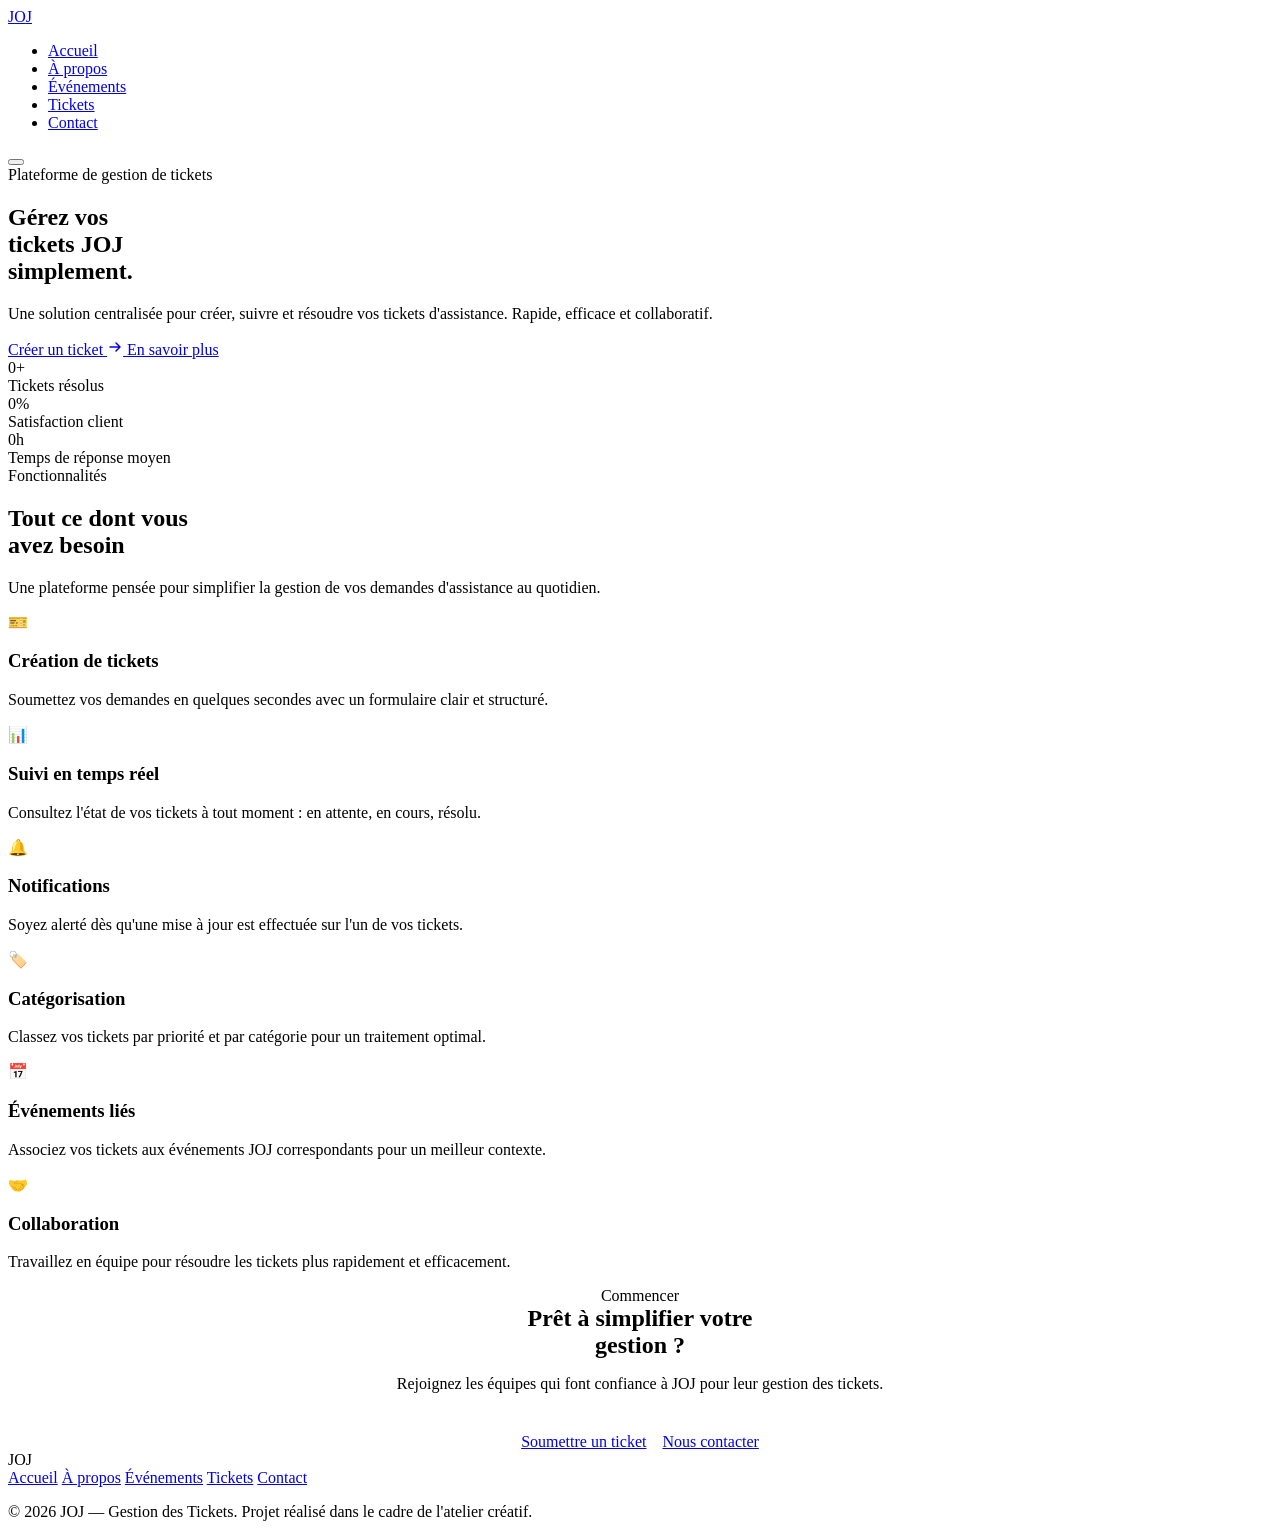
==== index.html @ c847ccb3 "Ajouter \page html" ====
<!DOCTYPE html>
<html lang="fr">
<head>
  <meta charset="UTF-8" />
  <meta name="viewport" content="width=device-width, initial-scale=1.0" />
  <title>JOJ — Gestion des Tickets</title>
  <link rel="stylesheet" href="css/style.css" />
</head>
<body>

  <!-- NAVBAR -->
  <nav class="navbar">
    <a href="index.html" class="nav-logo">
      JO<span>J</span><span class="dot"></span>
    </a>
    <ul class="nav-links">
      <li><a href="index.html">Accueil</a></li>
      <li><a href="about.html">À propos</a></li>
      <li><a href="events.html">Événements</a></li>
      <li><a href="tickets.html">Tickets</a></li>
      <li><a href="contact.html" class="nav-cta">Contact</a></li>
    </ul>
    <button class="nav-toggle" aria-label="Menu">
      <span></span><span></span><span></span>
    </button>
  </nav>

  <main>

    <!-- HERO -->
    <section class="hero">
      <div class="hero-glow"></div>
      <div class="hero-content">
        <div class="hero-badge">Plateforme de gestion de tickets</div>
        <h1>
          Gérez vos<br>
          <span class="line2">tickets JOJ</span><br>
          <span class="line3">simplement.</span>
        </h1>
        <p>Une solution centralisée pour créer, suivre et résoudre vos tickets d'assistance. Rapide, efficace et collaboratif.</p>
        <div class="hero-actions">
          <a href="tickets.html" class="btn-primary">
            Créer un ticket
            <svg width="16" height="16" viewBox="0 0 16 16" fill="none">
              <path d="M3 8h10M9 4l4 4-4 4" stroke="currentColor" stroke-width="1.5" stroke-linecap="round" stroke-linejoin="round"/>
            </svg>
          </a>
          <a href="about.html" class="btn-secondary">En savoir plus</a>
        </div>
        <div class="hero-stats">
          <div class="stat-item">
            <div class="num"><span data-counter="320" data-suffix="+">0+</span></div>
            <div class="label">Tickets résolus</div>
          </div>
          <div class="stat-item">
            <div class="num"><span data-counter="98" data-suffix="%">0%</span></div>
            <div class="label">Satisfaction client</div>
          </div>
          <div class="stat-item">
            <div class="num"><span data-counter="24" data-suffix="h">0h</span></div>
            <div class="label">Temps de réponse moyen</div>
          </div>
        </div>
      </div>
    </section>

    <div class="divider"></div>

    <!-- FONCTIONNALITÉS -->
    <section class="section">
      <div class="section-tag">Fonctionnalités</div>
      <h2 class="section-title reveal">Tout ce dont vous<br><span>avez besoin</span></h2>
      <p class="section-subtitle reveal" data-delay="0.1">Une plateforme pensée pour simplifier la gestion de vos demandes d'assistance au quotidien.</p>

      <div class="cards-grid">
        <div class="card reveal" data-delay="0.1">
          <div class="card-icon">🎫</div>
          <h3>Création de tickets</h3>
          <p>Soumettez vos demandes en quelques secondes avec un formulaire clair et structuré.</p>
        </div>
        <div class="card reveal" data-delay="0.2">
          <div class="card-icon">📊</div>
          <h3>Suivi en temps réel</h3>
          <p>Consultez l'état de vos tickets à tout moment : en attente, en cours, résolu.</p>
        </div>
        <div class="card reveal" data-delay="0.3">
          <div class="card-icon">🔔</div>
          <h3>Notifications</h3>
          <p>Soyez alerté dès qu'une mise à jour est effectuée sur l'un de vos tickets.</p>
        </div>
        <div class="card reveal" data-delay="0.1">
          <div class="card-icon">🏷️</div>
          <h3>Catégorisation</h3>
          <p>Classez vos tickets par priorité et par catégorie pour un traitement optimal.</p>
        </div>
        <div class="card reveal" data-delay="0.2">
          <div class="card-icon">📅</div>
          <h3>Événements liés</h3>
          <p>Associez vos tickets aux événements JOJ correspondants pour un meilleur contexte.</p>
        </div>
        <div class="card reveal" data-delay="0.3">
          <div class="card-icon">🤝</div>
          <h3>Collaboration</h3>
          <p>Travaillez en équipe pour résoudre les tickets plus rapidement et efficacement.</p>
        </div>
      </div>
    </section>

    <div class="divider"></div>

    <!-- CTA SECTION -->
    <section class="section" style="text-align:center;">
      <div class="section-tag">Commencer</div>
      <h2 class="section-title reveal" style="margin:0 auto 1rem;">Prêt à simplifier votre<br><span>gestion ?</span></h2>
      <p class="section-subtitle reveal" data-delay="0.1" style="margin:0 auto 2.5rem;">Rejoignez les équipes qui font confiance à JOJ pour leur gestion des tickets.</p>
      <div class="reveal" data-delay="0.2" style="display:flex;gap:1rem;justify-content:center;flex-wrap:wrap;">
        <a href="tickets.html" class="btn-primary">Soumettre un ticket</a>
        <a href="contact.html" class="btn-secondary">Nous contacter</a>
      </div>
    </section>

  </main>

  <!-- FOOTER -->
  <footer>
    <div class="footer-inner">
      <div class="footer-logo">JO<span>J</span></div>
      <nav class="footer-links">
        <a href="index.html">Accueil</a>
        <a href="about.html">À propos</a>
        <a href="events.html">Événements</a>
        <a href="tickets.html">Tickets</a>
        <a href="contact.html">Contact</a>
      </nav>
    </div>
    <p class="footer-copy">© 2026 JOJ — Gestion des Tickets. Projet réalisé dans le cadre de l'atelier créatif.</p>
  </footer>

  <script src="js/main.js"></script>
</body>
</html>
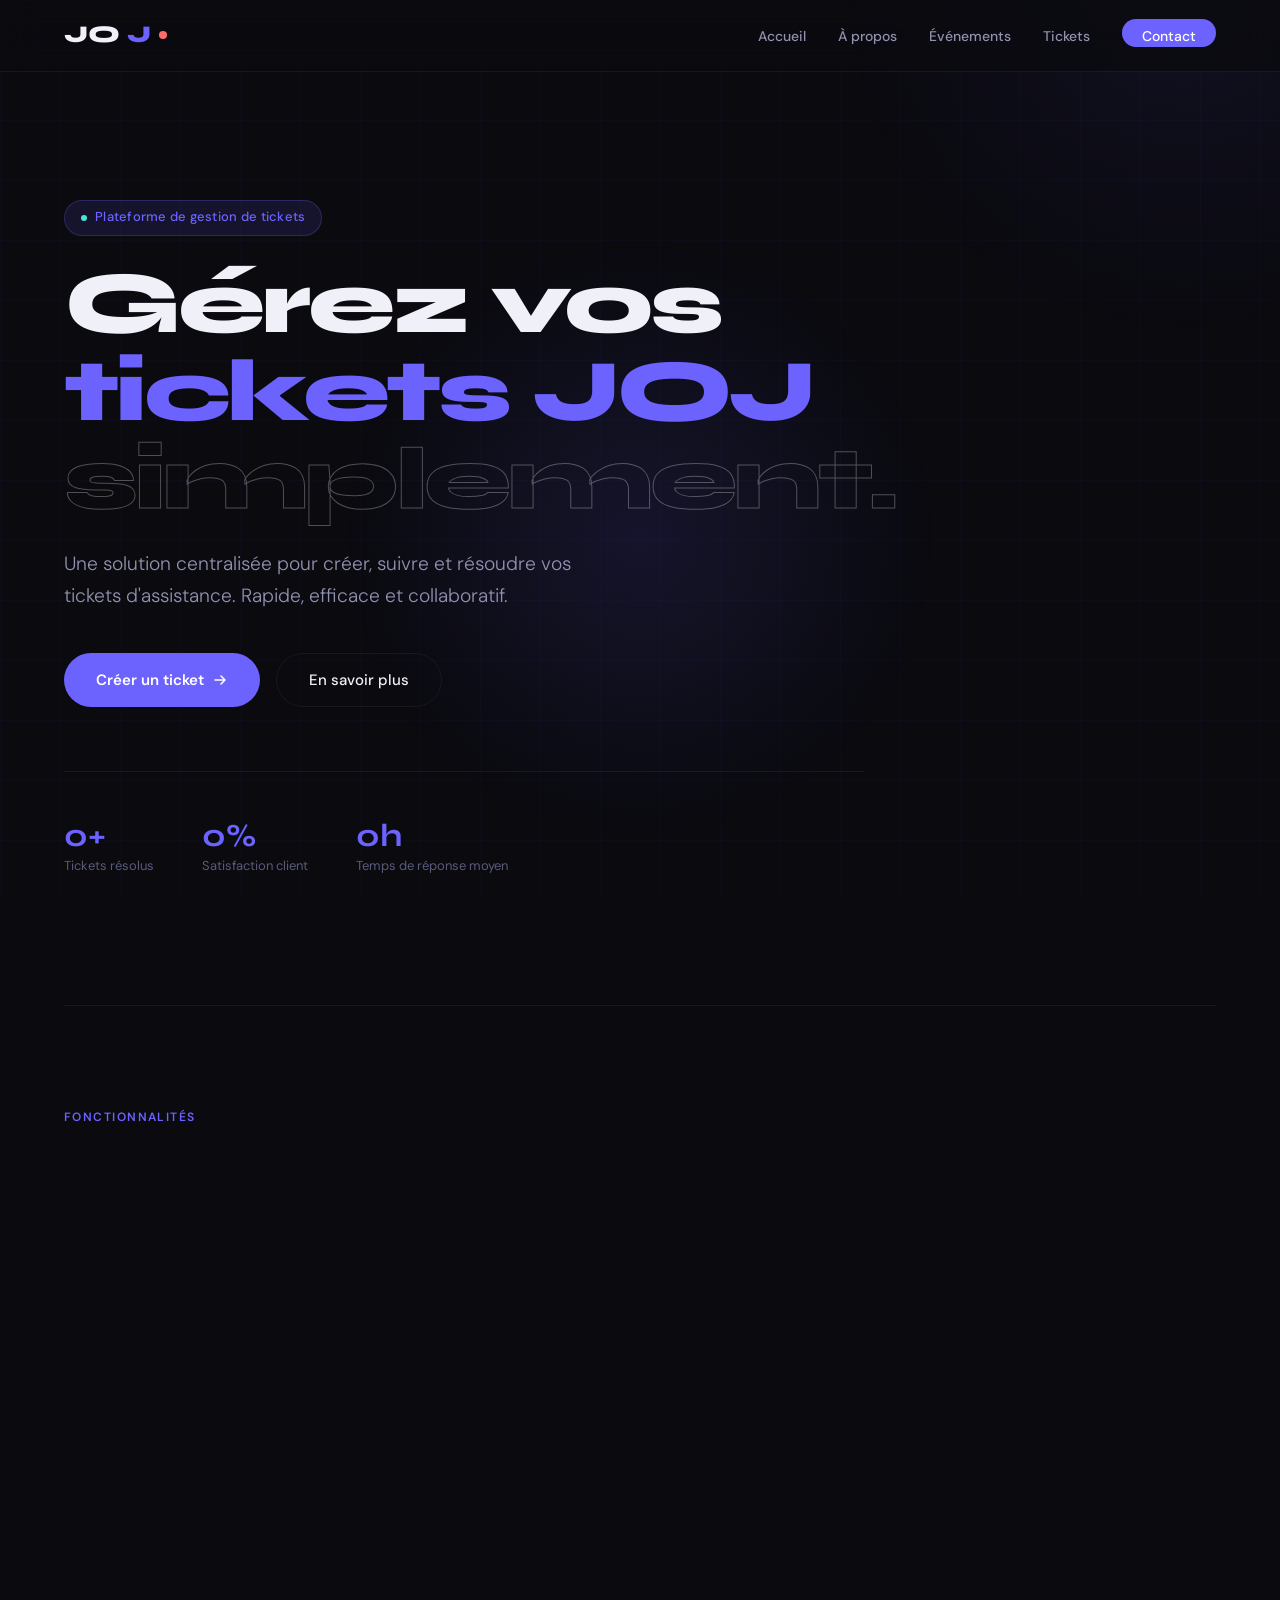
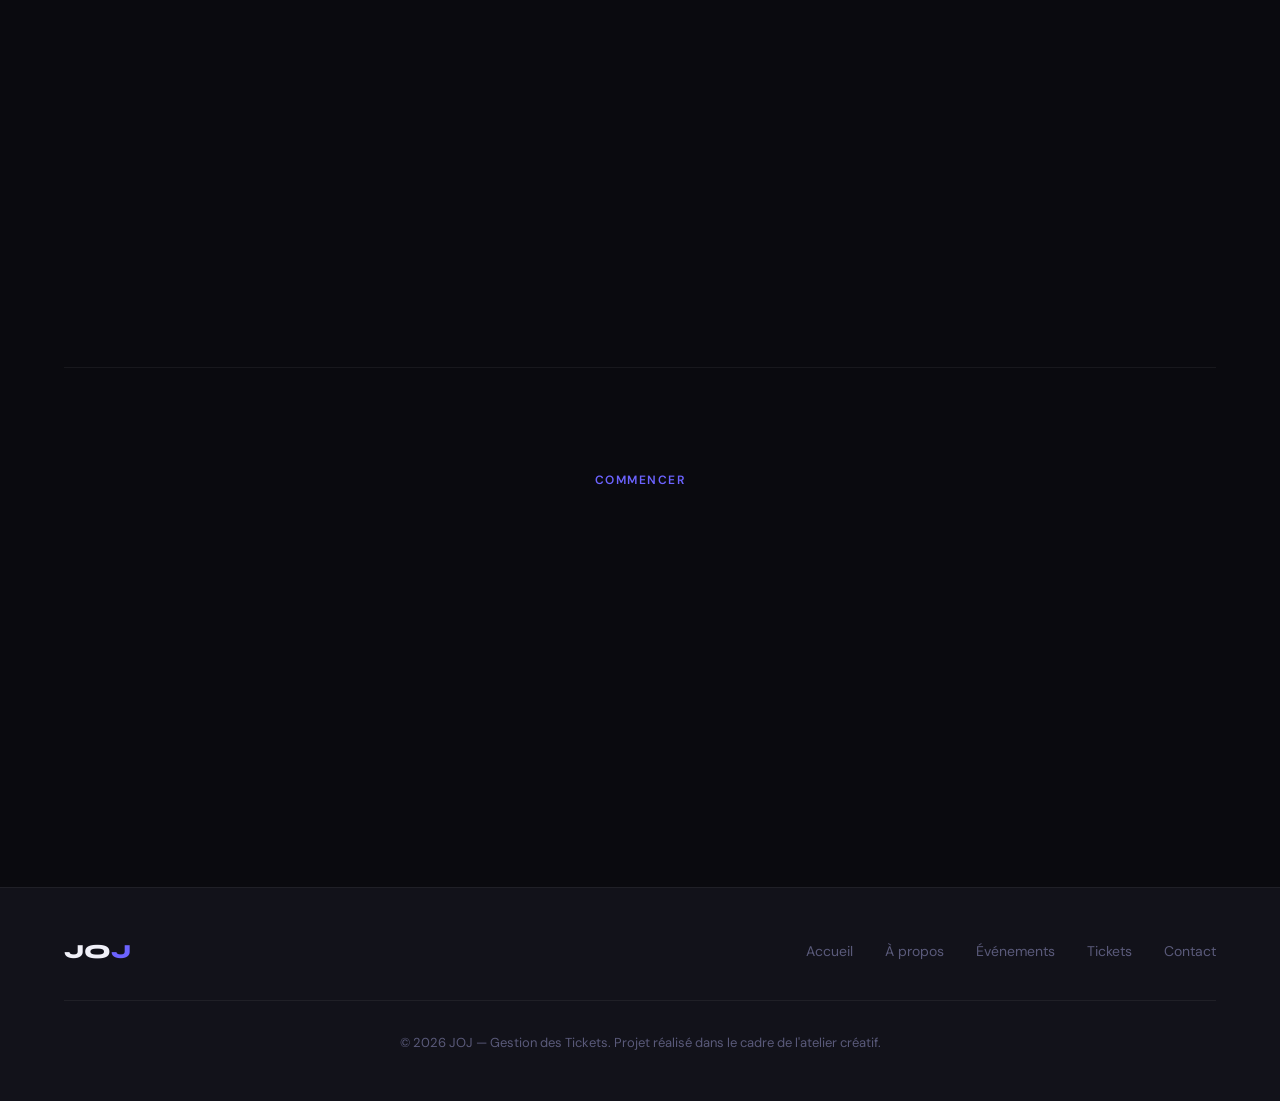
==== commit c072c301: "ajout css" ====
--- a/index.html
+++ b/index.html
@@ -4,7 +4,7 @@
   <meta charset="UTF-8" />
   <meta name="viewport" content="width=device-width, initial-scale=1.0" />
   <title>JOJ — Gestion des Tickets</title>
-  <link rel="stylesheet" href="css/style.css" />
+  <link rel="stylesheet" href="style.css" />
 </head>
 <body>
 
--- a/style.css
+++ b/style.css
@@ -0,0 +1,639 @@
+@import url('https://fonts.googleapis.com/css2?family=Syne:wght@400;500;600;700;800&family=DM+Sans:ital,opsz,wght@0,9..40,300;0,9..40,400;0,9..40,500;1,9..40,300&display=swap');
+
+/* ========== VARIABLES ========== */
+:root {
+  --bg: #0a0a0f;
+  --bg2: #12121a;
+  --bg3: #1a1a28;
+  --accent: #6c63ff;
+  --accent2: #ff6b6b;
+  --accent3: #43e8d8;
+  --text: #f0f0f8;
+  --text2: #9191b0;
+  --text3: #5a5a7a;
+  --border: rgba(108, 99, 255, 0.15);
+  --border2: rgba(255,255,255,0.06);
+  --card: rgba(255,255,255,0.03);
+  --font-display: 'Syne', sans-serif;
+  --font-body: 'DM Sans', sans-serif;
+  --radius: 16px;
+  --radius-sm: 8px;
+  --transition: 0.3s cubic-bezier(0.4, 0, 0.2, 1);
+}
+
+/* ========== RESET ========== */
+*, *::before, *::after { box-sizing: border-box; margin: 0; padding: 0; }
+html { scroll-behavior: smooth; }
+body {
+  font-family: var(--font-body);
+  background: var(--bg);
+  color: var(--text);
+  min-height: 100vh;
+  overflow-x: hidden;
+  line-height: 1.6;
+}
+a { text-decoration: none; color: inherit; }
+img { max-width: 100%; display: block; }
+ul { list-style: none; }
+
+/* ========== BACKGROUND NOISE / GRID ========== */
+body::before {
+  content: '';
+  position: fixed;
+  inset: 0;
+  background-image:
+    linear-gradient(rgba(108,99,255,0.03) 1px, transparent 1px),
+    linear-gradient(90deg, rgba(108,99,255,0.03) 1px, transparent 1px);
+  background-size: 60px 60px;
+  pointer-events: none;
+  z-index: 0;
+}
+body::after {
+  content: '';
+  position: fixed;
+  top: -40%;
+  right: -20%;
+  width: 700px;
+  height: 700px;
+  background: radial-gradient(circle, rgba(108,99,255,0.08) 0%, transparent 70%);
+  pointer-events: none;
+  z-index: 0;
+}
+
+/* ========== NAVBAR ========== */
+.navbar {
+  position: fixed;
+  top: 0; left: 0; right: 0;
+  z-index: 1000;
+  padding: 0 clamp(1.5rem, 5vw, 4rem);
+  height: 72px;
+  display: flex;
+  align-items: center;
+  justify-content: space-between;
+  background: rgba(10,10,15,0.8);
+  backdrop-filter: blur(20px);
+  -webkit-backdrop-filter: blur(20px);
+  border-bottom: 1px solid var(--border2);
+  transition: all var(--transition);
+}
+.navbar.scrolled {
+  height: 60px;
+  background: rgba(10,10,15,0.95);
+}
+.nav-logo {
+  font-family: var(--font-display);
+  font-size: 1.5rem;
+  font-weight: 800;
+  letter-spacing: -0.02em;
+  display: flex;
+  align-items: center;
+  gap: 8px;
+}
+.nav-logo span {
+  color: var(--accent);
+}
+.nav-logo .dot {
+  width: 8px;
+  height: 8px;
+  background: var(--accent2);
+  border-radius: 50%;
+  display: inline-block;
+  animation: pulse-dot 2s ease-in-out infinite;
+}
+@keyframes pulse-dot {
+  0%,100% { opacity:1; transform:scale(1); }
+  50% { opacity:0.5; transform:scale(0.8); }
+}
+.nav-links {
+  display: flex;
+  align-items: center;
+  gap: 2rem;
+}
+.nav-links a {
+  font-size: 0.875rem;
+  font-weight: 500;
+  color: var(--text2);
+  transition: color var(--transition);
+  position: relative;
+  padding-bottom: 2px;
+}
+.nav-links a::after {
+  content: '';
+  position: absolute;
+  bottom: -2px; left: 0;
+  width: 0; height: 1.5px;
+  background: var(--accent);
+  transition: width var(--transition);
+}
+.nav-links a:hover,
+.nav-links a.active {
+  color: var(--text);
+}
+.nav-links a:hover::after,
+.nav-links a.active::after {
+  width: 100%;
+}
+.nav-cta {
+  background: var(--accent);
+  color: #fff !important;
+  padding: 0.5rem 1.25rem;
+  border-radius: 99px;
+  font-size: 0.875rem;
+  font-weight: 600;
+  transition: all var(--transition) !important;
+}
+.nav-cta::after { display: none !important; }
+.nav-cta:hover {
+  background: #7c75ff !important;
+  transform: translateY(-1px);
+  box-shadow: 0 8px 20px rgba(108,99,255,0.35);
+}
+.nav-toggle {
+  display: none;
+  flex-direction: column;
+  gap: 5px;
+  background: none;
+  border: none;
+  cursor: pointer;
+  padding: 4px;
+}
+.nav-toggle span {
+  display: block;
+  width: 24px;
+  height: 1.5px;
+  background: var(--text);
+  transition: all var(--transition);
+}
+
+/* ========== MAIN WRAPPER ========== */
+main {
+  padding-top: 72px;
+  position: relative;
+  z-index: 1;
+}
+
+/* ========== HERO ========== */
+.hero {
+  min-height: calc(100vh - 72px);
+  display: flex;
+  align-items: center;
+  padding: clamp(4rem, 10vw, 8rem) clamp(1.5rem, 5vw, 4rem);
+  position: relative;
+  overflow: hidden;
+}
+.hero-glow {
+  position: absolute;
+  width: 600px;
+  height: 600px;
+  background: radial-gradient(circle, rgba(108,99,255,0.12) 0%, transparent 70%);
+  top: 50%;
+  left: 50%;
+  transform: translate(-50%, -50%);
+  pointer-events: none;
+}
+.hero-content {
+  max-width: 800px;
+  animation: fadeInUp 0.8s ease both;
+}
+.hero-badge {
+  display: inline-flex;
+  align-items: center;
+  gap: 8px;
+  background: rgba(108,99,255,0.12);
+  border: 1px solid rgba(108,99,255,0.25);
+  color: var(--accent);
+  padding: 0.4rem 1rem;
+  border-radius: 99px;
+  font-size: 0.8125rem;
+  font-weight: 500;
+  margin-bottom: 1.5rem;
+  letter-spacing: 0.02em;
+}
+.hero-badge::before {
+  content: '';
+  width: 6px;
+  height: 6px;
+  background: var(--accent3);
+  border-radius: 50%;
+  animation: pulse-dot 1.5s ease infinite;
+}
+.hero h1 {
+  font-family: var(--font-display);
+  font-size: clamp(3rem, 8vw, 5.5rem);
+  font-weight: 800;
+  line-height: 1.0;
+  letter-spacing: -0.04em;
+  margin-bottom: 1.5rem;
+}
+.hero h1 .line2 {
+  color: var(--accent);
+}
+.hero h1 .line3 {
+  -webkit-text-stroke: 1px rgba(240,240,248,0.3);
+  color: transparent;
+}
+.hero p {
+  font-size: clamp(1rem, 2.5vw, 1.2rem);
+  color: var(--text2);
+  max-width: 520px;
+  margin-bottom: 2.5rem;
+  font-weight: 300;
+  line-height: 1.7;
+}
+.hero-actions {
+  display: flex;
+  gap: 1rem;
+  flex-wrap: wrap;
+}
+.btn-primary {
+  background: var(--accent);
+  color: #fff;
+  padding: 0.875rem 2rem;
+  border-radius: 99px;
+  font-size: 0.9375rem;
+  font-weight: 600;
+  font-family: var(--font-body);
+  border: none;
+  cursor: pointer;
+  transition: all var(--transition);
+  display: inline-flex;
+  align-items: center;
+  gap: 8px;
+}
+.btn-primary:hover {
+  background: #7c75ff;
+  transform: translateY(-2px);
+  box-shadow: 0 12px 30px rgba(108,99,255,0.4);
+}
+.btn-secondary {
+  background: transparent;
+  color: var(--text);
+  padding: 0.875rem 2rem;
+  border-radius: 99px;
+  font-size: 0.9375rem;
+  font-weight: 500;
+  font-family: var(--font-body);
+  border: 1px solid var(--border2);
+  cursor: pointer;
+  transition: all var(--transition);
+  display: inline-flex;
+  align-items: center;
+  gap: 8px;
+}
+.btn-secondary:hover {
+  border-color: rgba(108,99,255,0.4);
+  background: rgba(108,99,255,0.05);
+  transform: translateY(-2px);
+}
+.hero-stats {
+  display: flex;
+  gap: 3rem;
+  margin-top: 4rem;
+  padding-top: 3rem;
+  border-top: 1px solid var(--border2);
+  flex-wrap: wrap;
+}
+.stat-item .num {
+  font-family: var(--font-display);
+  font-size: 2rem;
+  font-weight: 700;
+  color: var(--text);
+  line-height: 1;
+}
+.stat-item .num span { color: var(--accent); }
+.stat-item .label {
+  font-size: 0.8125rem;
+  color: var(--text3);
+  margin-top: 0.25rem;
+}
+
+/* ========== SECTION ========== */
+.section {
+  padding: clamp(4rem, 8vw, 7rem) clamp(1.5rem, 5vw, 4rem);
+  position: relative;
+  z-index: 1;
+}
+.section-tag {
+  font-size: 0.75rem;
+  font-weight: 600;
+  letter-spacing: 0.12em;
+  text-transform: uppercase;
+  color: var(--accent);
+  margin-bottom: 0.75rem;
+}
+.section-title {
+  font-family: var(--font-display);
+  font-size: clamp(2rem, 5vw, 3.25rem);
+  font-weight: 700;
+  letter-spacing: -0.03em;
+  line-height: 1.1;
+  margin-bottom: 1rem;
+}
+.section-title span { color: var(--accent); }
+.section-subtitle {
+  font-size: 1.0625rem;
+  color: var(--text2);
+  max-width: 560px;
+  font-weight: 300;
+  line-height: 1.7;
+}
+
+/* ========== CARDS ========== */
+.cards-grid {
+  display: grid;
+  grid-template-columns: repeat(auto-fit, minmax(280px, 1fr));
+  gap: 1.5rem;
+  margin-top: 3rem;
+}
+.card {
+  background: var(--card);
+  border: 1px solid var(--border2);
+  border-radius: var(--radius);
+  padding: 2rem;
+  transition: all var(--transition);
+  position: relative;
+  overflow: hidden;
+}
+.card::before {
+  content: '';
+  position: absolute;
+  inset: 0;
+  background: linear-gradient(135deg, rgba(108,99,255,0.05) 0%, transparent 60%);
+  opacity: 0;
+  transition: opacity var(--transition);
+}
+.card:hover {
+  border-color: rgba(108,99,255,0.3);
+  transform: translateY(-4px);
+  box-shadow: 0 20px 40px rgba(0,0,0,0.3);
+}
+.card:hover::before { opacity: 1; }
+.card-icon {
+  width: 48px;
+  height: 48px;
+  border-radius: 12px;
+  background: rgba(108,99,255,0.12);
+  display: flex;
+  align-items: center;
+  justify-content: center;
+  font-size: 1.375rem;
+  margin-bottom: 1.25rem;
+}
+.card h3 {
+  font-family: var(--font-display);
+  font-size: 1.125rem;
+  font-weight: 600;
+  margin-bottom: 0.625rem;
+  letter-spacing: -0.01em;
+}
+.card p {
+  font-size: 0.9375rem;
+  color: var(--text2);
+  line-height: 1.6;
+  font-weight: 300;
+}
+
+/* ========== DIVIDER ========== */
+.divider {
+  height: 1px;
+  background: var(--border2);
+  margin: 0 clamp(1.5rem, 5vw, 4rem);
+}
+
+/* ========== FOOTER ========== */
+footer {
+  background: var(--bg2);
+  border-top: 1px solid var(--border2);
+  padding: 3rem clamp(1.5rem, 5vw, 4rem);
+  position: relative;
+  z-index: 1;
+}
+.footer-inner {
+  display: flex;
+  justify-content: space-between;
+  align-items: center;
+  flex-wrap: wrap;
+  gap: 1.5rem;
+}
+.footer-logo {
+  font-family: var(--font-display);
+  font-size: 1.25rem;
+  font-weight: 800;
+}
+.footer-logo span { color: var(--accent); }
+.footer-links {
+  display: flex;
+  gap: 2rem;
+  flex-wrap: wrap;
+}
+.footer-links a {
+  font-size: 0.875rem;
+  color: var(--text3);
+  transition: color var(--transition);
+}
+.footer-links a:hover { color: var(--text2); }
+.footer-copy {
+  font-size: 0.8125rem;
+  color: var(--text3);
+  width: 100%;
+  text-align: center;
+  margin-top: 2rem;
+  padding-top: 2rem;
+  border-top: 1px solid var(--border2);
+}
+
+/* ========== PAGE HEADER ========== */
+.page-header {
+  padding: clamp(4rem, 8vw, 6rem) clamp(1.5rem, 5vw, 4rem) clamp(3rem, 6vw, 4rem);
+  text-align: center;
+  position: relative;
+  overflow: hidden;
+}
+.page-header::before {
+  content: '';
+  position: absolute;
+  top: 0; left: 50%;
+  transform: translateX(-50%);
+  width: 400px; height: 200px;
+  background: radial-gradient(ellipse, rgba(108,99,255,0.15) 0%, transparent 70%);
+  pointer-events: none;
+}
+
+/* ========== FORM ========== */
+.form-group {
+  margin-bottom: 1.5rem;
+}
+.form-group label {
+  display: block;
+  font-size: 0.875rem;
+  font-weight: 500;
+  color: var(--text2);
+  margin-bottom: 0.5rem;
+  letter-spacing: 0.02em;
+}
+.form-group input,
+.form-group textarea,
+.form-group select {
+  width: 100%;
+  background: var(--bg3);
+  border: 1px solid var(--border2);
+  border-radius: var(--radius-sm);
+  padding: 0.875rem 1.125rem;
+  color: var(--text);
+  font-family: var(--font-body);
+  font-size: 0.9375rem;
+  transition: all var(--transition);
+  outline: none;
+  appearance: none;
+}
+.form-group input:focus,
+.form-group textarea:focus,
+.form-group select:focus {
+  border-color: rgba(108,99,255,0.5);
+  box-shadow: 0 0 0 3px rgba(108,99,255,0.1);
+  background: var(--bg2);
+}
+.form-group input::placeholder,
+.form-group textarea::placeholder { color: var(--text3); }
+.form-group textarea { resize: vertical; min-height: 140px; }
+
+/* ========== BADGE ========== */
+.badge {
+  display: inline-flex;
+  align-items: center;
+  padding: 0.25rem 0.75rem;
+  border-radius: 99px;
+  font-size: 0.75rem;
+  font-weight: 600;
+  letter-spacing: 0.03em;
+}
+.badge-purple { background: rgba(108,99,255,0.15); color: #a89fff; }
+.badge-red    { background: rgba(255,107,107,0.15); color: #ff8f8f; }
+.badge-teal   { background: rgba(67,232,216,0.15);  color: #43e8d8; }
+.badge-green  { background: rgba(52,211,153,0.15);  color: #34d399; }
+
+/* ========== TICKET CARD ========== */
+.ticket-card {
+  background: var(--card);
+  border: 1px solid var(--border2);
+  border-radius: var(--radius);
+  padding: 1.5rem 1.75rem;
+  display: flex;
+  align-items: center;
+  justify-content: space-between;
+  gap: 1.5rem;
+  transition: all var(--transition);
+  flex-wrap: wrap;
+}
+.ticket-card:hover {
+  border-color: rgba(108,99,255,0.3);
+  background: rgba(108,99,255,0.03);
+}
+.ticket-info { flex: 1; min-width: 200px; }
+.ticket-id {
+  font-size: 0.75rem;
+  color: var(--text3);
+  font-family: var(--font-display);
+  letter-spacing: 0.08em;
+  margin-bottom: 0.25rem;
+}
+.ticket-title {
+  font-family: var(--font-display);
+  font-size: 1rem;
+  font-weight: 600;
+  margin-bottom: 0.375rem;
+}
+.ticket-meta {
+  font-size: 0.8125rem;
+  color: var(--text3);
+}
+.ticket-actions {
+  display: flex;
+  gap: 0.75rem;
+  align-items: center;
+}
+
+/* ========== TEAM CARD ========== */
+.team-card {
+  background: var(--card);
+  border: 1px solid var(--border2);
+  border-radius: var(--radius);
+  padding: 2rem;
+  text-align: center;
+  transition: all var(--transition);
+}
+.team-card:hover {
+  border-color: rgba(108,99,255,0.3);
+  transform: translateY(-4px);
+}
+.team-avatar {
+  width: 80px;
+  height: 80px;
+  border-radius: 50%;
+  display: flex;
+  align-items: center;
+  justify-content: center;
+  font-family: var(--font-display);
+  font-size: 1.5rem;
+  font-weight: 700;
+  margin: 0 auto 1rem;
+  border: 2px solid var(--border);
+}
+.team-name {
+  font-family: var(--font-display);
+  font-size: 1.0625rem;
+  font-weight: 600;
+  margin-bottom: 0.25rem;
+}
+.team-role {
+  font-size: 0.875rem;
+  color: var(--accent);
+  font-weight: 500;
+  margin-bottom: 0.75rem;
+}
+.team-desc {
+  font-size: 0.875rem;
+  color: var(--text2);
+  line-height: 1.6;
+  font-weight: 300;
+}
+
+/* ========== ANIMATIONS ========== */
+@keyframes fadeInUp {
+  from { opacity: 0; transform: translateY(30px); }
+  to   { opacity: 1; transform: translateY(0); }
+}
+@keyframes fadeIn {
+  from { opacity: 0; }
+  to   { opacity: 1; }
+}
+.reveal {
+  opacity: 0;
+  transform: translateY(24px);
+  transition: all 0.6s cubic-bezier(0.4, 0, 0.2, 1);
+}
+.reveal.visible {
+  opacity: 1;
+  transform: translateY(0);
+}
+
+/* ========== RESPONSIVE ========== */
+@media (max-width: 768px) {
+  .nav-links { display: none; gap: 1rem; flex-direction: column; }
+  .nav-links.open {
+    display: flex;
+    position: absolute;
+    top: 100%; left: 0; right: 0;
+    background: var(--bg2);
+    padding: 1.5rem clamp(1.5rem, 5vw, 4rem);
+    border-bottom: 1px solid var(--border2);
+  }
+  .nav-toggle { display: flex; }
+  .hero-stats { gap: 2rem; }
+  .footer-inner { flex-direction: column; align-items: flex-start; }
+  .ticket-card { flex-direction: column; align-items: flex-start; }
+}
+@media (max-width: 480px) {
+  .hero-actions { flex-direction: column; }
+  .btn-primary, .btn-secondary { justify-content: center; }
+}
